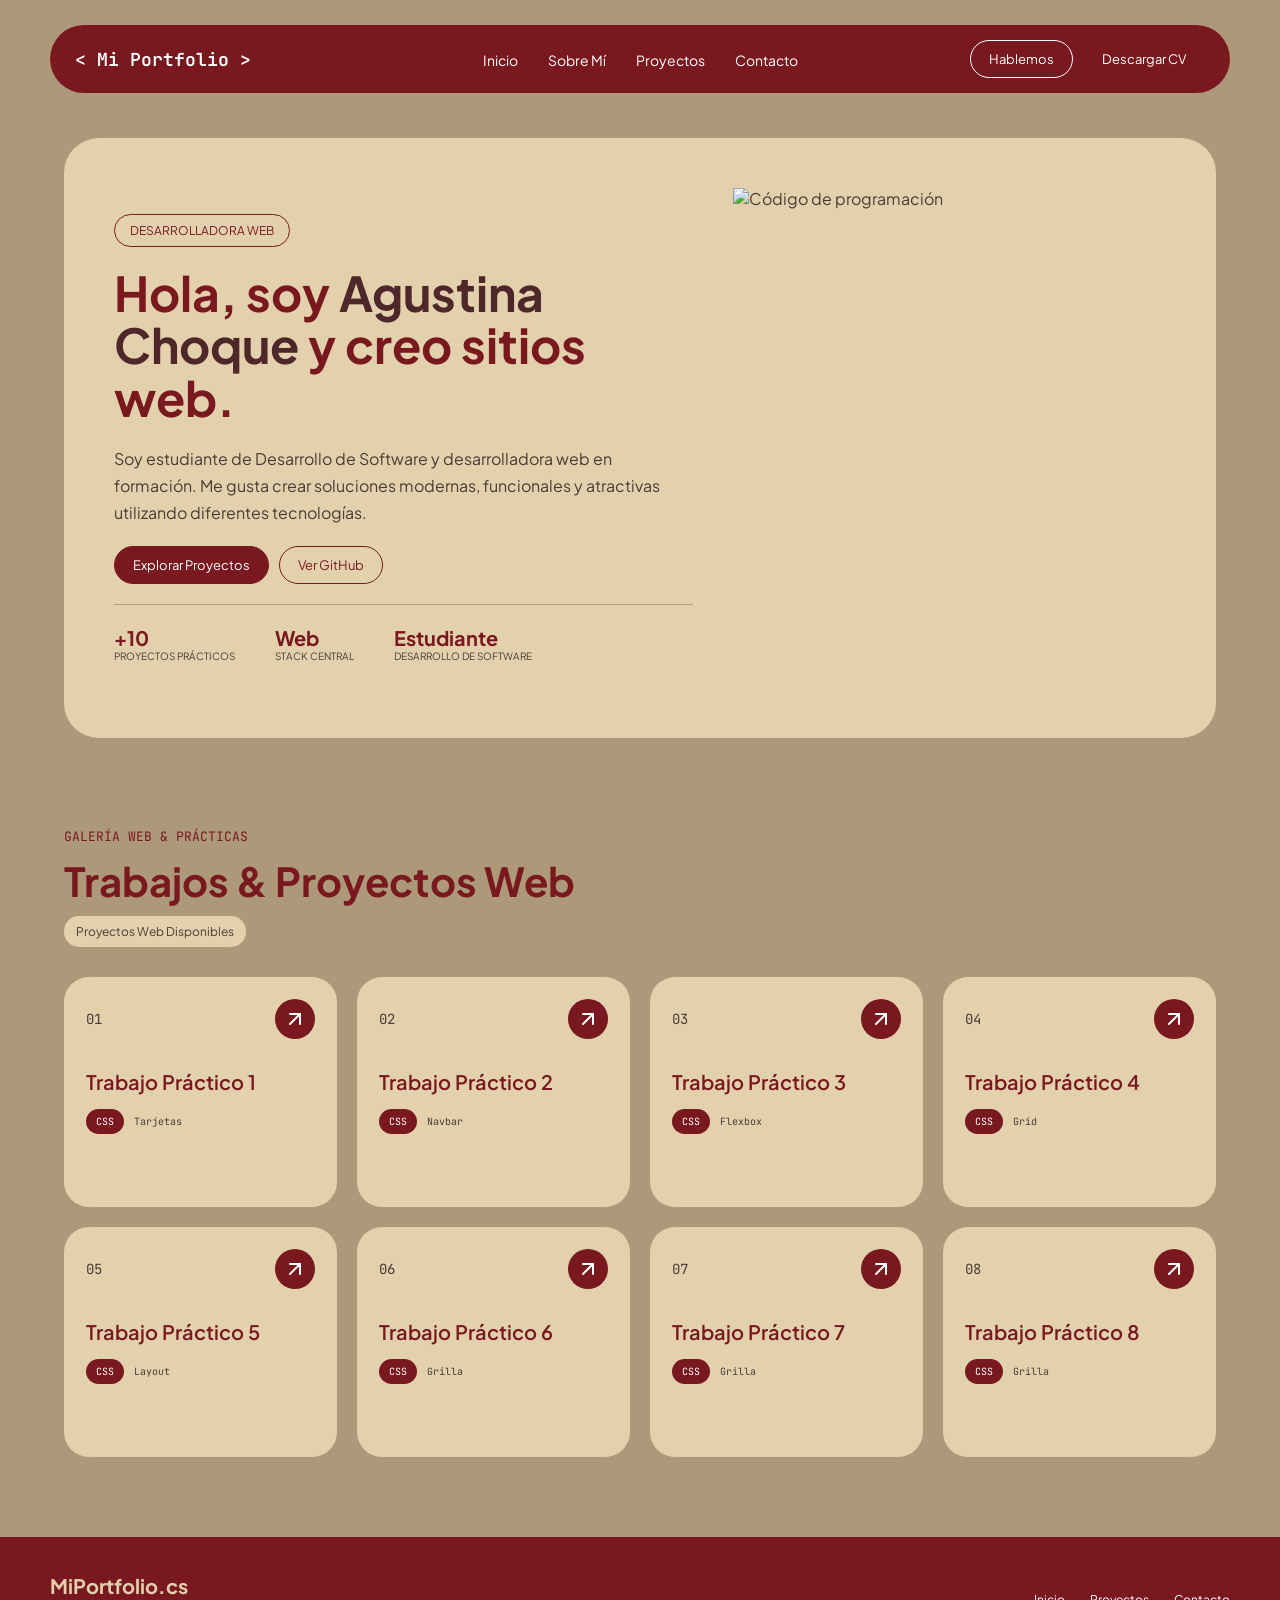
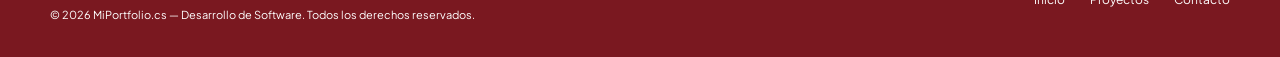
==== index.html @ f170e9c4 "Add files via upload" ====
<!DOCTYPE html>

<html lang="es">

<head>
    <meta charset="UTF-8">
    <meta name="viewport" content="width=device-width, initial-scale=1.0">


<title>Mi Portfolio</title>

<link rel="preconnect" href="https://fonts.googleapis.com">
<link rel="preconnect" href="https://fonts.gstatic.com" crossorigin>

<link href="https://fonts.googleapis.com/css2?family=Plus+Jakarta+Sans:ital,wght@0,200..800;1,200..800&display=swap"
    rel="stylesheet">

<link href="https://fonts.googleapis.com/css2?family=JetBrains+Mono:ital,wght@0,100..800;1,100..800&display=swap"
    rel="stylesheet">

<link rel="stylesheet" href="style.css">

</head>

<body>

<header>

    <nav class="navbar">

        <div>
            <p>
                <code class="logo">&lt; Mi Portfolio &gt;</code>
            </p>
        </div>

        <div class="navbar-links">

            <ul>

                <li>
                    <a href="#inicio">Inicio</a>
                </li>

                <li>
                    <a href="#sobre-mi">Sobre Mí</a>
                </li>

                <li>
                    <a href="#proyectos">Proyectos</a>
                </li>

                <li>
                    <a href="#contacto">Contacto</a>
                </li>

            </ul>

        </div>

        <div>

            <button class="btn btn-outline">
                Hablemos
            </button>

            <button class="btn btn-fade">
                Descargar CV
            </button>

        </div>

    </nav>

</header>

<main>

    <section id="inicio">

        <article class="primer-articulo">

            <div class="texto-primer">

                <div class="capsula">
                    <p>DESARROLLADORA WEB</p>
                </div>

                <div class="encabezado">

                    <h1>
                        Hola, soy <span>Agustina Choque</span>
                        y creo sitios web.
                    </h1>

                </div>

                <div class="subtexto-1">

                    <p>
                        Soy estudiante de Desarrollo de Software y
                        desarrolladora web en formación. Me gusta crear
                        soluciones modernas, funcionales y atractivas
                        utilizando diferentes tecnologías.
                    </p>

                </div>

                <div class="btn-primer">

                    <button class="btn btn-fade">
                        Explorar Proyectos
                    </button>

                    <button class="btn btn-outline">
                        Ver GitHub
                    </button>

                </div>

                <div class="subtexto-2">

                    <div>

                        <h2>+10</h2>

                        <p>
                            PROYECTOS PRÁCTICOS
                        </p>

                    </div>

                    <div>

                        <h2>Web</h2>

                        <p>
                            STACK CENTRAL
                        </p>

                    </div>

                    <div>

                        <h2>Estudiante</h2>

                        <p>
                            DESARROLLO DE SOFTWARE
                        </p>

                    </div>

                </div>

            </div>

            <div class="img-primer">

                <img
                    src="codigo.png"
                    alt="Código de programación">

            </div>

        </article>

    </section>

    <section class="segundo-articulo" id="proyectos">

        <div class="texto-segundo">

            <p>
                GALERÍA WEB & PRÁCTICAS
            </p>

            <h2>
                Trabajos & Proyectos Web
            </h2>

            <p>
                Proyectos Web Disponibles
            </p>

        </div>

        <div class="tarjetas-segundo">

            <div class="tarjetas-chicas">

                <div class="tar-sup">

                    <p>01</p>

                    <a class="flecha-link" href="#">

                        <svg
                            xmlns="http://www.w3.org/2000/svg"
                            width="24"
                            height="24"
                            viewBox="0 0 24 24"
                            fill="none"
                            stroke="currentColor"
                            stroke-width="2"
                            stroke-linecap="round"
                            stroke-linejoin="round">

                            <path d="M7 7h10v10"></path>
                            <path d="M7 17 17 7"></path>

                        </svg>

                    </a>

                </div>

                <div class="text-tar-chi">

                    <div class="encabezado-tarjeta">

                        <h2>
                            Trabajo Práctico 1
                        </h2>

                    </div>

                    <div class="subtexto-3">

                        <p class="tar-tecnologia">
                            CSS
                        </p>

                        <p class="tar-descripcion">
                            Tarjetas
                        </p>

                    </div>

                </div>

            </div>

            <div class="tarjetas-chicas">

                <div class="tar-sup">

                    <p>02</p>

                    <a class="flecha-link" href="#">

                        <svg
                            xmlns="http://www.w3.org/2000/svg"
                            width="24"
                            height="24"
                            viewBox="0 0 24 24"
                            fill="none"
                            stroke="currentColor"
                            stroke-width="2"
                            stroke-linecap="round"
                            stroke-linejoin="round">

                            <path d="M7 7h10v10"></path>
                            <path d="M7 17 17 7"></path>

                        </svg>

                    </a>

                </div>

                <div class="text-tar-chi">

                    <div class="encabezado-tarjeta">

                        <h2>
                            Trabajo Práctico 2
                        </h2>

                    </div>

                    <div class="subtexto-3">

                        <p class="tar-tecnologia">
                            CSS
                        </p>

                        <p class="tar-descripcion">
                            Navbar
                        </p>

                    </div>

                </div>

            </div>

            <div class="tarjetas-chicas">

                <div class="tar-sup">

                    <p>03</p>

                    <a class="flecha-link" href="#">

                        <svg
                            xmlns="http://www.w3.org/2000/svg"
                            width="24"
                            height="24"
                            viewBox="0 0 24 24"
                            fill="none"
                            stroke="currentColor"
                            stroke-width="2"
                            stroke-linecap="round"
                            stroke-linejoin="round">

                            <path d="M7 7h10v10"></path>
                            <path d="M7 17 17 7"></path>

                        </svg>

                    </a>

                </div>

                <div class="text-tar-chi">

                    <div class="encabezado-tarjeta">

                        <h2>
                            Trabajo Práctico 3
                        </h2>

                    </div>

                    <div class="subtexto-3">

                        <p class="tar-tecnologia">
                            CSS
                        </p>

                        <p class="tar-descripcion">
                            Flexbox
                        </p>

                    </div>

                </div>

            </div>

            <div class="tarjetas-chicas">

                <div class="tar-sup">

                    <p>04</p>

                    <a class="flecha-link" href="#">

                        <svg
                            xmlns="http://www.w3.org/2000/svg"
                            width="24"
                            height="24"
                            viewBox="0 0 24 24"
                            fill="none"
                            stroke="currentColor"
                            stroke-width="2"
                            stroke-linecap="round"
                            stroke-linejoin="round">

                            <path d="M7 7h10v10"></path>
                            <path d="M7 17 17 7"></path>

                        </svg>

                    </a>

                </div>

                <div class="text-tar-chi">

                    <div class="encabezado-tarjeta">

                        <h2>
                            Trabajo Práctico 4
                        </h2>

                    </div>

                    <div class="subtexto-3">

                        <p class="tar-tecnologia">
                            CSS
                        </p>

                        <p class="tar-descripcion">
                            Grid
                        </p>

                    </div>

                </div>

            </div>

            <div class="tarjetas-chicas">

                <div class="tar-sup">

                    <p>05</p>

                    <a class="flecha-link" href="#">

                        <svg
                            xmlns="http://www.w3.org/2000/svg"
                            width="24"
                            height="24"
                            viewBox="0 0 24 24"
                            fill="none"
                            stroke="currentColor"
                            stroke-width="2"
                            stroke-linecap="round"
                            stroke-linejoin="round">

                            <path d="M7 7h10v10"></path>
                            <path d="M7 17 17 7"></path>

                        </svg>

                    </a>

                </div>

                <div class="text-tar-chi">

                    <div class="encabezado-tarjeta">

                        <h2>
                            Trabajo Práctico 5
                        </h2>

                    </div>

                    <div class="subtexto-3">

                        <p class="tar-tecnologia">
                            CSS
                        </p>

                        <p class="tar-descripcion">
                            Layout
                        </p>

                    </div>

                </div>

            </div>

            <div class="tarjetas-chicas">

                <div class="tar-sup">

                    <p>06</p>

                    <a class="flecha-link" href="#">

                        <svg
                            xmlns="http://www.w3.org/2000/svg"
                            width="24"
                            height="24"
                            viewBox="0 0 24 24"
                            fill="none"
                            stroke="currentColor"
                            stroke-width="2"
                            stroke-linecap="round"
                            stroke-linejoin="round">

                            <path d="M7 7h10v10"></path>
                            <path d="M7 17 17 7"></path>

                        </svg>

                    </a>

                </div>

                <div class="text-tar-chi">

                    <div class="encabezado-tarjeta">

                        <h2>
                            Trabajo Práctico 6
                        </h2>

                    </div>

                    <div class="subtexto-3">

                        <p class="tar-tecnologia">
                            CSS
                        </p>

                        <p class="tar-descripcion">
                            Grilla
                        </p>

                    </div>

                </div>

            </div>

            <div class="tarjetas-chicas">

                <div class="tar-sup">

                    <p>07</p>

                    <a class="flecha-link" href="#">

                        <svg
                            xmlns="http://www.w3.org/2000/svg"
                            width="24"
                            height="24"
                            viewBox="0 0 24 24"
                            fill="none"
                            stroke="currentColor"
                            stroke-width="2"
                            stroke-linecap="round"
                            stroke-linejoin="round">

                            <path d="M7 7h10v10"></path>
                            <path d="M7 17 17 7"></path>

                        </svg>

                    </a>

                </div>

                <div class="text-tar-chi">

                    <div class="encabezado-tarjeta">

                        <h2>
                            Trabajo Práctico 7
                        </h2>

                    </div>

                    <div class="subtexto-3">

                        <p class="tar-tecnologia">
                            CSS
                        </p>

                        <p class="tar-descripcion">
                            Grilla
                        </p>

                    </div>

                </div>

            </div>

            <div class="tarjetas-chicas">

                <div class="tar-sup">

                    <p>08</p>

                    <a class="flecha-link" href="#">

                        <svg
                            xmlns="http://www.w3.org/2000/svg"
                            width="24"
                            height="24"
                            viewBox="0 0 24 24"
                            fill="none"
                            stroke="currentColor"
                            stroke-width="2"
                            stroke-linecap="round"
                            stroke-linejoin="round">

                            <path d="M7 7h10v10"></path>
                            <path d="M7 17 17 7"></path>

                        </svg>

                    </a>

                </div>

                <div class="text-tar-chi">

                    <div class="encabezado-tarjeta">

                        <h2>
                            Trabajo Práctico 8
                        </h2>

                    </div>

                    <div class="subtexto-3">

                        <p class="tar-tecnologia">
                            CSS
                        </p>

                        <p class="tar-descripcion">
                            Grilla
                        </p>

                    </div>

                </div>

            </div>

        </div>

    </section>

</main>

<footer class="footer" id="contacto">

    <div class="texto-footer">

        <h2>
            MiPortfolio.cs
        </h2>

        <p>
            © 2026 MiPortfolio.cs — Desarrollo de Software.
            Todos los derechos reservados.
        </p>

    </div>

    <div>

        <ul class="links-footer">

            <li>
                <a href="#inicio">
                    Inicio
                </a>
            </li>

            <li>
                <a href="#proyectos">
                    Proyectos
                </a>
            </li>

            <li>
                <a href="#contacto">
                    Contacto
                </a>
            </li>

        </ul>

    </div>

</footer>
</body>
</html>
---- style.css ----
:root {
    --primary-color: #7a1820;
    --secundary-color: #e3d1ad;
    --tertiary-color: #b79f7d;
    --neutral: #ad997a;
    --text-color: #4d3a35;
    --white: #ffffff;
    --card-color: #e3d1ad;
    --font-primary: 'Plus Jakarta Sans', sans-serif;
    --font-label: 'JetBrains Mono', monospace;
}

* {
    margin: 0;
    padding: 0;
    box-sizing: border-box;
}

body {
    background-color: var(--neutral);
    font-family: var(--font-primary);
    color: var(--text-color);
}

html {
    scroll-behavior: smooth;
}

header {
    padding: 25px 50px;
}

.navbar {
    display: flex;
    width: 100%;
    padding: 15px 25px;
    justify-content: space-between;
    align-items: center;
    background-color: var(--primary-color);
    border-radius: 40px;
}

.navbar > div:first-child {
    flex: 1;
}

.logo {
    font-family: var(--font-label);
    color: var(--white);
    font-size: 18px;
    font-weight: 600;
}

.navbar-links {
    flex: 2;
}

.navbar-links ul {
    display: flex;
    justify-content: center;
    gap: 30px;
    list-style: none;
}

.navbar-links a {
    color: var(--white);
    text-decoration: none;
    font-size: 14px;
}

.navbar-links a:hover {
    color: var(--secundary-color);
}

.navbar > div:last-child {
    flex: 1;
    display: flex;
    justify-content: flex-end;
    gap: 10px;
}

.btn {
    padding: 10px 18px;
    border-radius: 20px;
    font-family: var(--font-primary);
    font-size: 13px;
    cursor: pointer;
}

.btn-fade {
    background-color: var(--primary-color);
    color: var(--white);
    border: 1px solid var(--primary-color);
}

.btn-outline {
    background-color: transparent;
    color: var(--primary-color);
    border: 1px solid var(--primary-color);
}

.navbar .btn-outline {
    color: var(--white);
    border-color: var(--white);
}

.primer-articulo {
    display: flex;
    width: 90%;
    min-height: 600px;
    margin: 20px auto 50px;
    padding: 50px;
    gap: 40px;
    background-color: var(--card-color);
    border-radius: 35px;
}

.texto-primer {
    display: flex;
    flex-direction: column;
    justify-content: center;
    gap: 20px;
    width: 55%;
}

.capsula p {
    display: inline-block;
    padding: 8px 15px;
    color: var(--primary-color);
    border: 1px solid var(--primary-color);
    border-radius: 30px;
    font-size: 12px;
}

.encabezado h1 {
    color: var(--primary-color);
    font-size: 48px;
    line-height: 1.1;
    font-weight: 700;
}

.encabezado h1 span {
    color: #4d2729;
}

.subtexto-1 {
    color: var(--text-color);
    font-size: 16px;
    line-height: 1.7;
}

.btn-primer {
    display: flex;
    gap: 10px;
    padding-bottom: 20px;
    border-bottom: 1px solid var(--tertiary-color);
}

.subtexto-2 {
    display: flex;
    gap: 40px;
}

.subtexto-2 div h2 {
    color: var(--primary-color);
    font-size: 20px;
}

.subtexto-2 div p {
    color: var(--text-color);
    font-size: 10px;
}

\\.img-primer {
    display: flex;
    justify-content: center;
    align-items: center;
    width: 45%;
}

\\.img-primer img {
    width: 100%;
    max-width: 500px;
    border-radius: 25px;
    border: 8px solid var(--primary-color);
}

.segundo-articulo {
    width: 90%;
    margin: 0 auto;
    padding: 40px 0 80px;
}

.texto-segundo {
    display: flex;
    flex-direction: column;
    gap: 10px;
    margin-bottom: 30px;
}

.texto-segundo p:first-child {
    color: var(--primary-color);
    font-family: var(--font-label);
    font-size: 13px;
}

.texto-segundo h2 {
    color: var(--primary-color);
    font-size: 40px;
    font-weight: 700;
}

.texto-segundo p:last-child {
    display: inline-block;
    width: fit-content;
    padding: 8px 12px;
    color: var(--text-color);
    background-color: var(--card-color);
    border-radius: 15px;
    font-size: 12px;
}

.tarjetas-segundo {
    display: grid;
    grid-template-columns: repeat(4, 1fr);
    gap: 20px;
}

.tarjetas-chicas {
    min-height: 230px;
    padding: 20px;
    background-color: var(--card-color);
    border-radius: 25px;
    border: 2px solid transparent;
}

.tarjetas-chicas:hover {
 border: 2px solid var(--primary-color);
}

.tar-sup {
    display: flex;
    justify-content: space-between;
    align-items: center;
    color: var(--text-color);
    font-family: var(--font-label);
    font-size: 14px;
    margin-bottom: 30px;
}

.flecha-link {
    display: flex;
    justify-content: center;
    align-items: center;
    width: 40px;
    height: 40px;
    border-radius: 50%;
    background-color: var(--primary-color);
    color: white;
    text-decoration: none;
}

.flecha-link svg {
    color: white;
}

.text-tar-chi {
    display: flex;
    flex-direction: column;
    gap: 15px;
}

.encabezado-tarjeta h2 {
    color: var(--primary-color);
    font-size: 20px;
    font-weight: 600;
}

.subtexto-3 {
    display: flex;
    align-items: center;
    gap: 10px;
}

.tar-tecnologia {
    padding: 6px 10px;
    background-color: var(--primary-color);
    color: white;
    border-radius: 15px;
    font-family: var(--font-label);
    font-size: 10px;
}

.tar-descripcion {
    color: var(--text-color);
    font-family: var(--font-label);
    font-size: 10px;
}

.footer {
    display: flex;
    width: 100%;
    min-height: 120px;
    padding: 30px 50px;
    justify-content: space-between;
    align-items: center;
    background-color: var(--primary-color);
    color: white;
}

.texto-footer {
    width: 60%;
}

.texto-footer h2 {
    color: var(--secundary-color);
    font-size: 20px;
    margin-bottom: 10px;
}

.texto-footer p {
    color: white;
    font-size: 11px;
}

.links-footer {
    display: flex;
    gap: 25px;
    list-style: none;
}

.links-footer a {
    color: white;
    text-decoration: none;
    font-size: 12px;
}

@media (max-width: 900px) {

    .navbar-links {
        display: none;
    }

    .primer-articulo {

        flex-direction: column;

        padding: 35px;
    }

    .texto-primer {

        width: 100%;
    }

    .img-primer {

        width: 100%;
    }

    .encabezado h1 {

        font-size: 40px;
    }

    .tarjetas-segundo {

        grid-template-columns: repeat(2, 1fr);
    }
}

@media (max-width: 600px) {

    header {

        padding: 15px;
    }

    .navbar {

        padding: 12px 18px;
    }

    .navbar > div:last-child {

        display: none;
    }

    .primer-articulo {

        width: 95%;

        padding: 25px;

        border-radius: 25px;
    }

    .encabezado h1 {

        font-size: 32px;
    }

    .subtexto-2 {

        flex-direction: column;

        gap: 15px;
    }

    .btn-primer {

        flex-direction: column;
    }

    .tarjetas-segundo {

        grid-template-columns: 1fr;
    }

    .footer {

        flex-direction: column;

        align-items: flex-start;

        gap: 25px;
    }

    .texto-footer {

        width: 100%;
    }

    .links-footer {

        flex-wrap: wrap;
    }
}
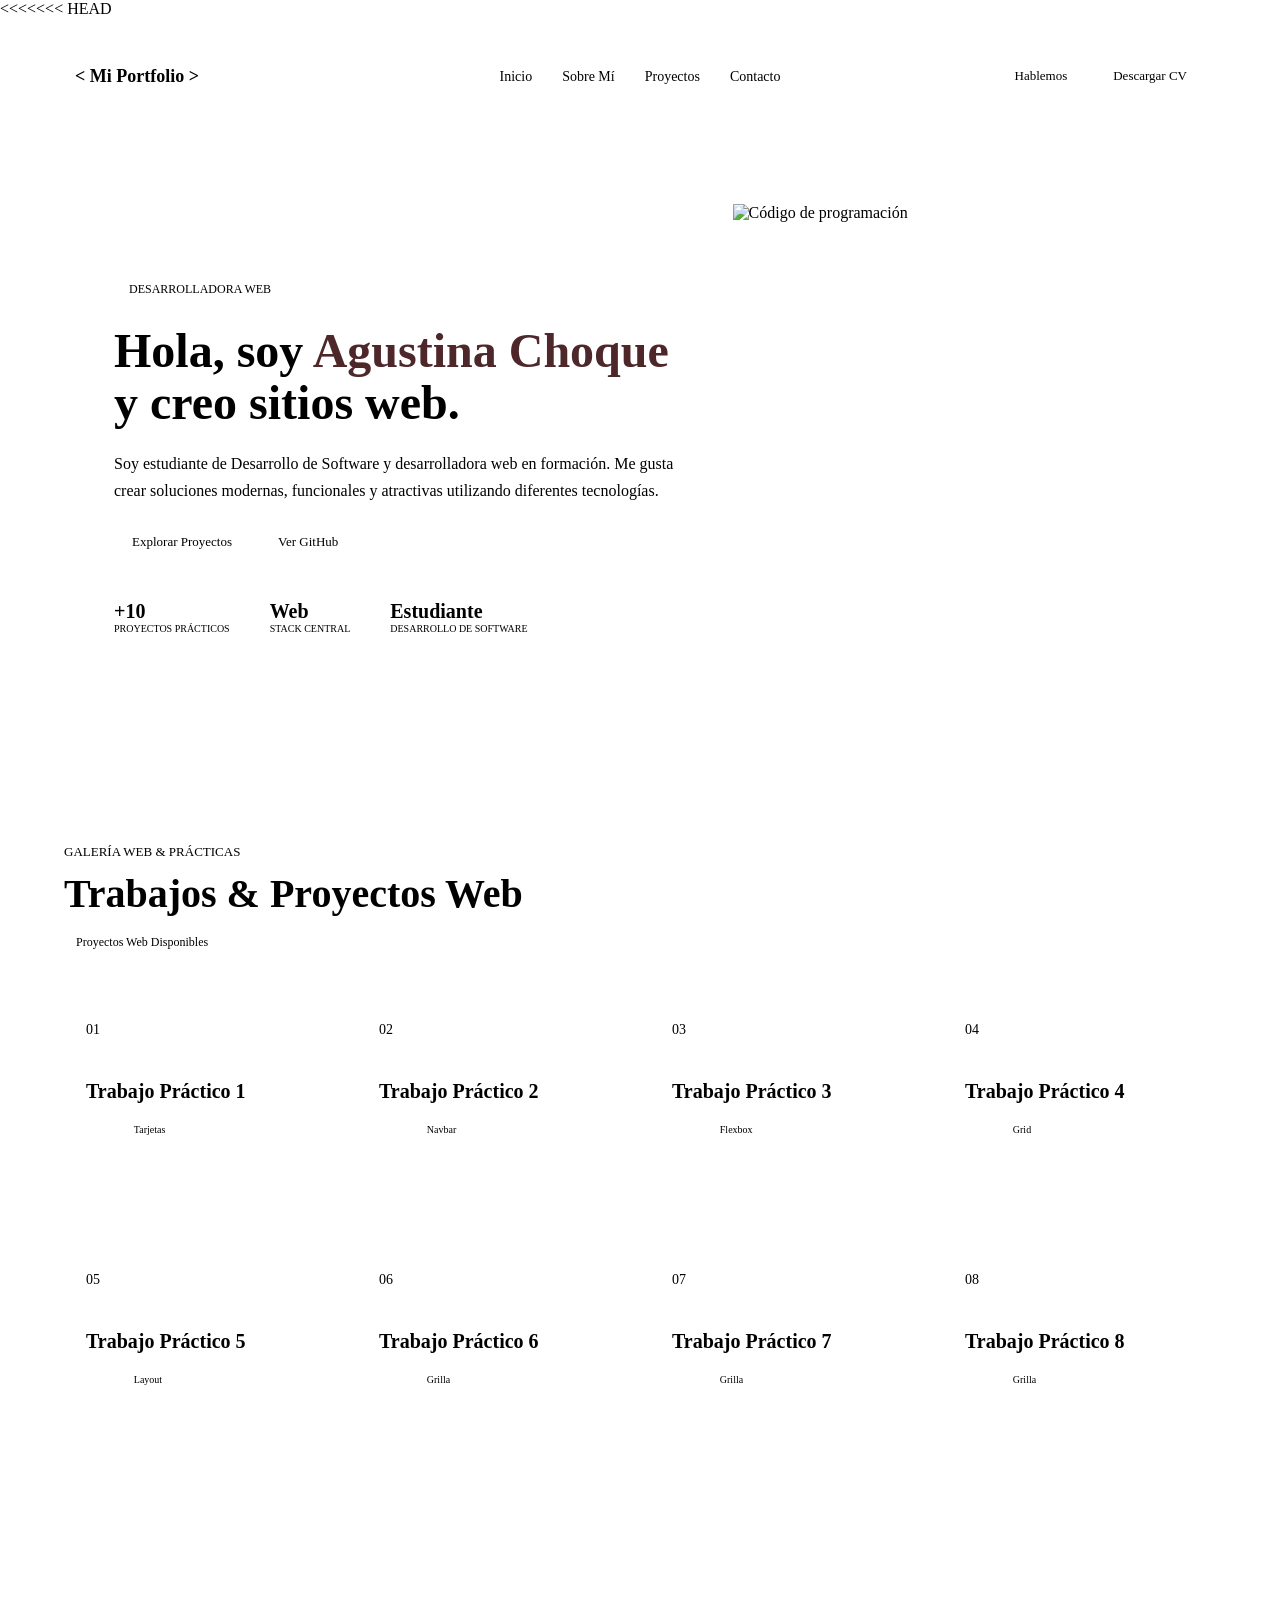
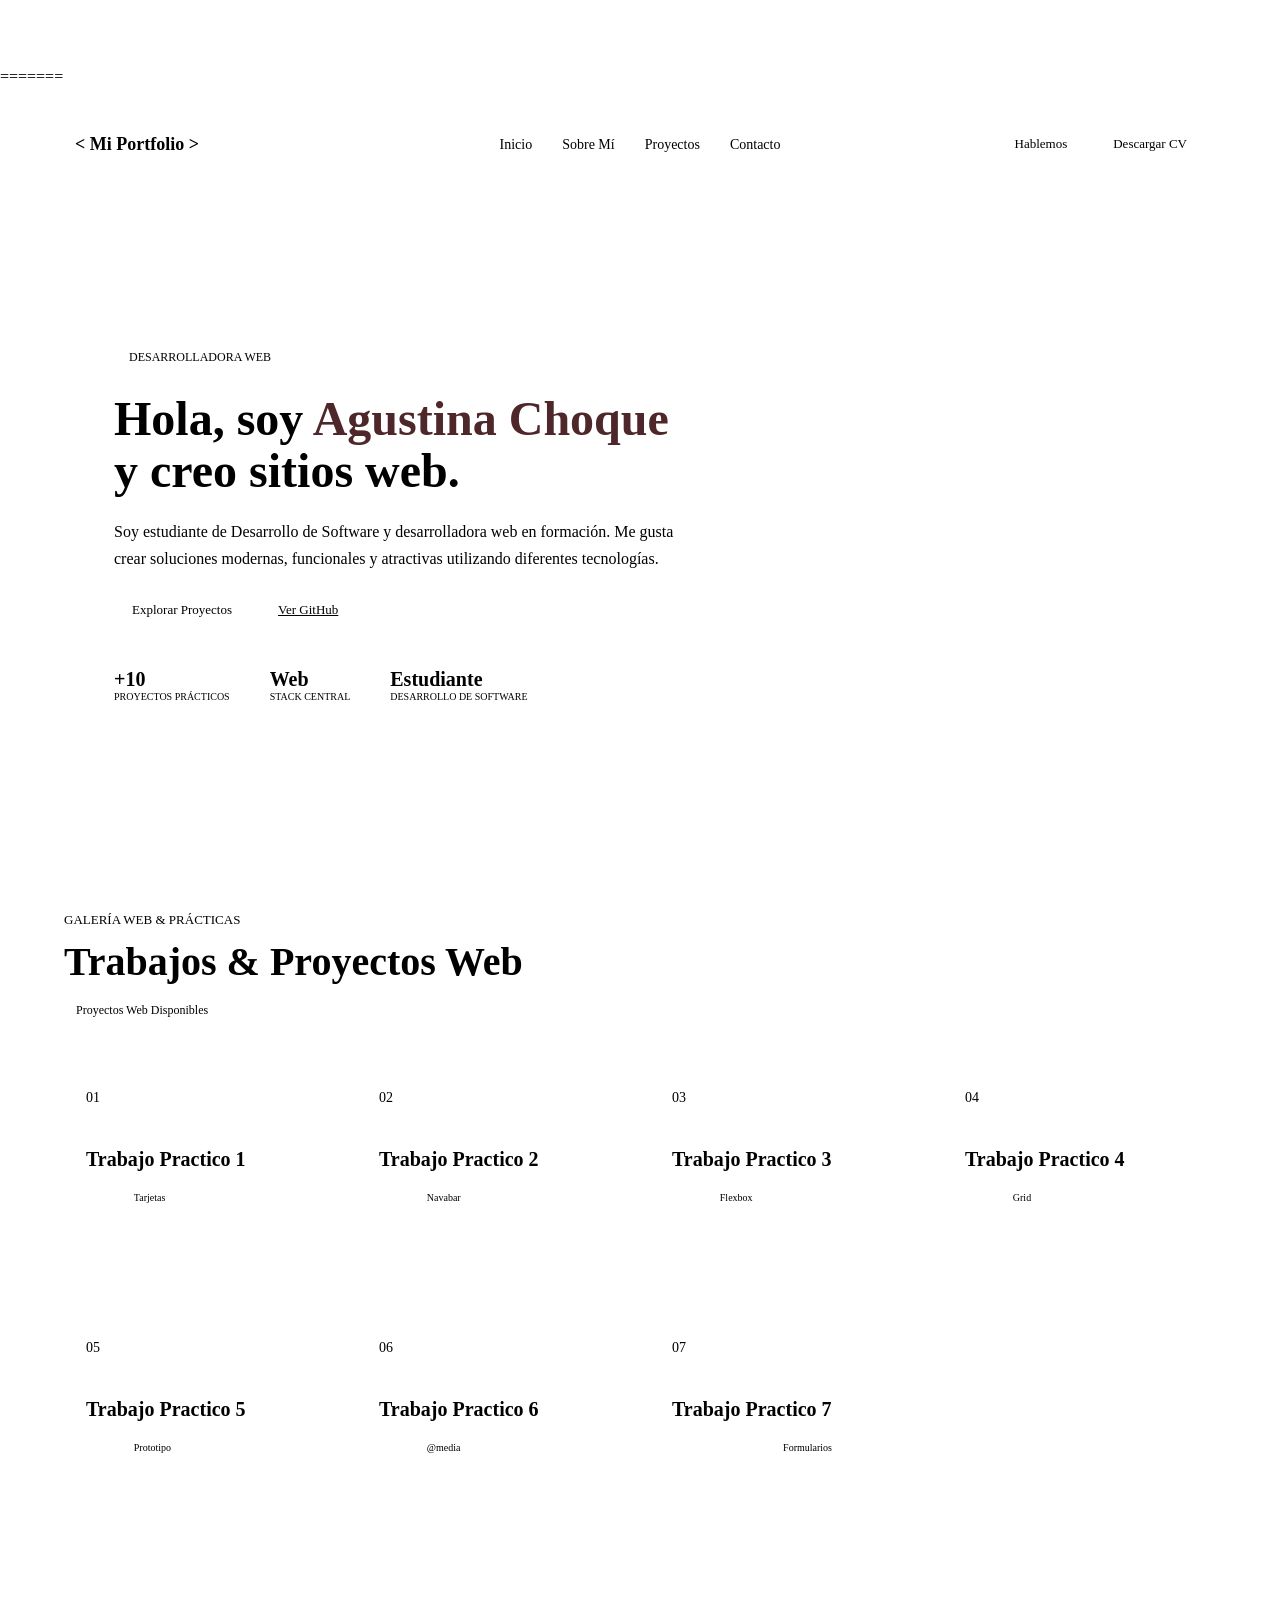
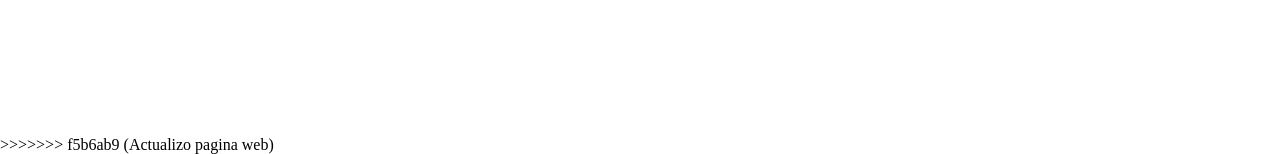
==== commit 64515bcd: "Actualizo pagina web" ====
--- a/index.html
+++ b/index.html
@@ -1,3 +1,4 @@
+<<<<<<< HEAD
 <!DOCTYPE html>
 
 <html lang="es">
@@ -667,4 +668,229 @@
 
 </footer>
 </body>
+=======
+<!DOCTYPE html>
+
+<html lang="es">
+
+<head>
+    <meta charset="UTF-8">
+    <meta name="viewport" content="width=device-width, initial-scale=1.0">
+
+
+<title>Mi Portfolio</title>
+
+<link rel="preconnect" href="https://fonts.googleapis.com">
+<link rel="preconnect" href="https://fonts.gstatic.com" crossorigin>
+
+<link href="https://fonts.googleapis.com/css2?family=Plus+Jakarta+Sans:ital,wght@0,200..800;1,200..800&display=swap"
+    rel="stylesheet">
+
+<link href="https://fonts.googleapis.com/css2?family=JetBrains+Mono:ital,wght@0,100..800;1,100..800&display=swap"
+    rel="stylesheet">
+
+<link rel="stylesheet" href="style.css">
+
+</head>
+
+<body>
+
+<header>
+
+    <nav class="navbar">
+
+        <div>
+            <p>
+                <code class="logo">&lt; Mi Portfolio &gt;</code>
+            </p>
+        </div>
+
+        <div class="navbar-links">
+
+            <ul>
+
+                <li>
+                    <a href="#inicio">Inicio</a>
+                </li>
+
+                <li>
+                    <a href="#sobre-mi">Sobre Mí</a>
+                </li>
+
+                <li>
+                    <a href="#proyectos">Proyectos</a>
+                </li>
+
+                <li>
+                    <a href="#contacto">Contacto</a>
+                </li>
+
+            </ul>
+
+        </div>
+
+        <div>
+
+            <button class="btn btn-outline">
+                Hablemos
+            </button>
+
+            <button class="btn btn-fade">
+                Descargar CV
+            </button>
+
+        </div>
+
+    </nav>
+
+</header>
+
+<main>
+
+    <section id="inicio">
+
+        <article class="primer-articulo">
+
+            <div class="texto-primer">
+
+                <div class="capsula">
+                    <p>DESARROLLADORA WEB</p>
+                </div>
+
+                <div class="encabezado">
+
+                    <h1>
+                        Hola, soy <span>Agustina Choque</span>
+                        y creo sitios web.
+                    </h1>
+
+                </div>
+
+                <div class="subtexto-1">
+
+                    <p>
+                        Soy estudiante de Desarrollo de Software y
+                        desarrolladora web en formación. Me gusta crear
+                        soluciones modernas, funcionales y atractivas
+                        utilizando diferentes tecnologías.
+                    </p>
+
+                </div>
+
+                <div class="btn-primer">
+
+                    <button class="btn btn-fade">
+                        Explorar Proyectos
+                    </button>
+
+                    <a href="https://github.com/AgustinaChoque"
+                     target="_blank"
+                     class="btn btn-outline">
+                     Ver GitHub
+                    </a>
+
+                </div>
+
+                <div class="subtexto-2">
+
+                    <div>
+
+                        <h2>+10</h2>
+
+                        <p>
+                            PROYECTOS PRÁCTICOS
+                        </p>
+
+                    </div>
+
+                    <div>
+
+                        <h2>Web</h2>
+
+                        <p>
+                            STACK CENTRAL
+                        </p>
+
+                    </div>
+
+                    <div>
+
+                        <h2>Estudiante</h2>
+
+                        <p>
+                            DESARROLLO DE SOFTWARE
+                        </p>
+
+                    </div>
+
+                </div>
+
+            </div>
+
+        </article>
+
+    </section>
+
+    <section class="segundo-articulo" id="proyectos">
+
+        <div class="texto-segundo">
+        <p>GALERÍA WEB & PRÁCTICAS</p>
+
+        <h2>Trabajos & Proyectos Web</h2>
+
+        <p>Proyectos Web Disponibles</p>
+        </div>
+
+        <div class="tarjetas-segundo" id="contenedor-proyectos">
+
+        </div>
+
+    </section>
+</main>
+
+<footer class="footer" id="contacto">
+
+    <div class="texto-footer">
+
+        <h2>
+            MiPortfolio.cs
+        </h2>
+
+        <p>
+            © 2026 MiPortfolio.cs — Desarrollo de Software.
+            Todos los derechos reservados.
+        </p>
+
+    </div>
+
+    <div>
+
+        <ul class="links-footer">
+
+            <li>
+                <a href="#inicio">
+                    Inicio
+                </a>
+            </li>
+
+            <li>
+                <a href="#proyectos">
+                    Proyectos
+                </a>
+            </li>
+
+            <li>
+                <a href="#contacto">
+                    Contacto
+                </a>
+            </li>
+
+        </ul>
+
+    </div>
+
+</footer>
+<script src="script.js"></script>
+</body>
+>>>>>>> f5b6ab9 (Actualizo pagina web)
 </html>
--- a/style.css
+++ b/style.css
@@ -1,3 +1,4 @@
+<<<<<<< HEAD
 :root {
     --primary-color: #7a1820;
     --secundary-color: #e3d1ad;
@@ -435,4 +436,429 @@
 
         flex-wrap: wrap;
     }
+=======
+:root {
+    --primary-color: #7a1820;
+    --secundary-color: #e3d1ad;
+    --tertiary-color: #b79f7d;
+    --neutral: #ad997a;
+    --text-color: #4d3a35;
+    --white: #ffffff;
+    --card-color: #e3d1ad;
+    --font-primary: 'Plus Jakarta Sans', sans-serif;
+    --font-label: 'JetBrains Mono', monospace;
+}
+
+* {
+    margin: 0;
+    padding: 0;
+    box-sizing: border-box;
+}
+
+body {
+    background-color: var(--neutral);
+    font-family: var(--font-primary);
+    color: var(--text-color);
+}
+
+html {
+    scroll-behavior: smooth;
+}
+
+header {
+    padding: 25px 50px;
+}
+
+.navbar {
+    display: flex;
+    width: 100%;
+    padding: 15px 25px;
+    justify-content: space-between;
+    align-items: center;
+    background-color: var(--primary-color);
+    border-radius: 40px;
+}
+
+.navbar > div:first-child {
+    flex: 1;
+}
+
+.logo {
+    font-family: var(--font-label);
+    color: var(--white);
+    font-size: 18px;
+    font-weight: 600;
+}
+
+.navbar-links {
+    flex: 2;
+}
+
+.navbar-links ul {
+    display: flex;
+    justify-content: center;
+    gap: 30px;
+    list-style: none;
+}
+
+.navbar-links a {
+    color: var(--white);
+    text-decoration: none;
+    font-size: 14px;
+}
+
+.navbar-links a:hover {
+    color: var(--secundary-color);
+}
+
+.navbar > div:last-child {
+    flex: 1;
+    display: flex;
+    justify-content: flex-end;
+    gap: 10px;
+}
+
+.btn {
+    padding: 10px 18px;
+    border-radius: 20px;
+    font-family: var(--font-primary);
+    font-size: 13px;
+    cursor: pointer;
+}
+
+.btn-fade {
+    background-color: var(--primary-color);
+    color: var(--white);
+    border: 1px solid var(--primary-color);
+}
+
+.btn-outline {
+    background-color: transparent;
+    color: var(--primary-color);
+    border: 1px solid var(--primary-color);
+}
+
+.navbar .btn-outline {
+    color: var(--white);
+    border-color: var(--white);
+}
+
+.primer-articulo {
+    display: flex;
+    width: 90%;
+    min-height: 600px;
+    margin: 20px auto 50px;
+    padding: 50px;
+    gap: 40px;
+    background-color: var(--card-color);
+    border-radius: 35px;
+}
+
+.texto-primer {
+    display: flex;
+    flex-direction: column;
+    justify-content: center;
+    gap: 20px;
+    width: 55%;
+}
+
+.capsula p {
+    display: inline-block;
+    padding: 8px 15px;
+    color: var(--primary-color);
+    border: 1px solid var(--primary-color);
+    border-radius: 30px;
+    font-size: 12px;
+}
+
+.encabezado h1 {
+    color: var(--primary-color);
+    font-size: 48px;
+    line-height: 1.1;
+    font-weight: 700;
+}
+
+.encabezado h1 span {
+    color: #4d2729;
+}
+
+.subtexto-1 {
+    color: var(--text-color);
+    font-size: 16px;
+    line-height: 1.7;
+}
+
+.btn-primer {
+    display: flex;
+    gap: 10px;
+    padding-bottom: 20px;
+    border-bottom: 1px solid var(--tertiary-color);
+}
+
+.subtexto-2 {
+    display: flex;
+    gap: 40px;
+}
+
+.subtexto-2 div h2 {
+    color: var(--primary-color);
+    font-size: 20px;
+}
+
+.subtexto-2 div p {
+    color: var(--text-color);
+    font-size: 10px;
+}
+
+.segundo-articulo {
+    width: 90%;
+    margin: 0 auto;
+    padding: 40px 0 80px;
+}
+
+.texto-segundo {
+    display: flex;
+    flex-direction: column;
+    gap: 10px;
+    margin-bottom: 30px;
+}
+
+.texto-segundo p:first-child {
+    color: var(--primary-color);
+    font-family: var(--font-label);
+    font-size: 13px;
+}
+
+.texto-segundo h2 {
+    color: var(--primary-color);
+    font-size: 40px;
+    font-weight: 700;
+}
+
+.texto-segundo p:last-child {
+    display: inline-block;
+    width: fit-content;
+    padding: 8px 12px;
+    color: var(--text-color);
+    background-color: var(--card-color);
+    border-radius: 15px;
+    font-size: 12px;
+}
+
+.tarjetas-segundo {
+    display: grid;
+    grid-template-columns: repeat(4, 1fr);
+    gap: 20px;
+}
+
+.tarjetas-chicas {
+    min-height: 230px;
+    padding: 20px;
+    background-color: var(--card-color);
+    border-radius: 25px;
+    border: 2px solid transparent;
+}
+
+.tarjetas-chicas:hover {
+ border: 2px solid var(--primary-color);
+}
+
+.tar-sup {
+    display: flex;
+    justify-content: space-between;
+    align-items: center;
+    color: var(--text-color);
+    font-family: var(--font-label);
+    font-size: 14px;
+    margin-bottom: 30px;
+}
+
+.flecha-link {
+    display: flex;
+    justify-content: center;
+    align-items: center;
+    width: 40px;
+    height: 40px;
+    border-radius: 50%;
+    background-color: var(--primary-color);
+    color: white;
+    text-decoration: none;
+}
+
+.flecha-link svg {
+    color: white;
+}
+
+.text-tar-chi {
+    display: flex;
+    flex-direction: column;
+    gap: 15px;
+}
+
+.encabezado-tarjeta h2 {
+    color: var(--primary-color);
+    font-size: 20px;
+    font-weight: 600;
+}
+
+.subtexto-3 {
+    display: flex;
+    align-items: center;
+    gap: 10px;
+}
+
+.tar-tecnologia {
+    padding: 6px 10px;
+    background-color: var(--primary-color);
+    color: white;
+    border-radius: 15px;
+    font-family: var(--font-label);
+    font-size: 10px;
+}
+
+.tar-descripcion {
+    color: var(--text-color);
+    font-family: var(--font-label);
+    font-size: 10px;
+}
+
+.footer {
+    display: flex;
+    width: 100%;
+    min-height: 120px;
+    padding: 30px 50px;
+    justify-content: space-between;
+    align-items: center;
+    background-color: var(--primary-color);
+    color: white;
+}
+
+.texto-footer {
+    width: 60%;
+}
+
+.texto-footer h2 {
+    color: var(--secundary-color);
+    font-size: 20px;
+    margin-bottom: 10px;
+}
+
+.texto-footer p {
+    color: white;
+    font-size: 11px;
+}
+
+.links-footer {
+    display: flex;
+    gap: 25px;
+    list-style: none;
+}
+
+.links-footer a {
+    color: white;
+    text-decoration: none;
+    font-size: 12px;
+}
+
+@media (max-width: 900px) {
+
+    .navbar-links {
+        display: none;
+    }
+
+    .primer-articulo {
+
+        flex-direction: column;
+
+        padding: 35px;
+    }
+
+    .texto-primer {
+
+        width: 100%;
+    }
+
+    .img-primer {
+
+        width: 100%;
+    }
+
+    .encabezado h1 {
+
+        font-size: 40px;
+    }
+
+    .tarjetas-segundo {
+
+        grid-template-columns: repeat(2, 1fr);
+    }
+}
+
+@media (max-width: 600px) {
+
+    header {
+
+        padding: 15px;
+    }
+
+    .navbar {
+
+        padding: 12px 18px;
+    }
+
+    .navbar > div:last-child {
+
+        display: none;
+    }
+
+    .primer-articulo {
+
+        width: 95%;
+
+        padding: 25px;
+
+        border-radius: 25px;
+    }
+
+    .encabezado h1 {
+
+        font-size: 32px;
+    }
+
+    .subtexto-2 {
+
+        flex-direction: column;
+
+        gap: 15px;
+    }
+
+    .btn-primer {
+
+        flex-direction: column;
+    }
+
+    .tarjetas-segundo {
+
+        grid-template-columns: 1fr;
+    }
+
+    .footer {
+
+        flex-direction: column;
+
+        align-items: flex-start;
+
+        gap: 25px;
+    }
+
+    .texto-footer {
+
+        width: 100%;
+    }
+
+    .links-footer {
+
+        flex-wrap: wrap;
+    }
+>>>>>>> f5b6ab9 (Actualizo pagina web)
 }
--- a/style.css
+++ b/style.css
@@ -1,3 +1,4 @@
+<<<<<<< HEAD
 :root {
     --primary-color: #7a1820;
     --secundary-color: #e3d1ad;
@@ -435,4 +436,429 @@
 
         flex-wrap: wrap;
     }
+=======
+:root {
+    --primary-color: #7a1820;
+    --secundary-color: #e3d1ad;
+    --tertiary-color: #b79f7d;
+    --neutral: #ad997a;
+    --text-color: #4d3a35;
+    --white: #ffffff;
+    --card-color: #e3d1ad;
+    --font-primary: 'Plus Jakarta Sans', sans-serif;
+    --font-label: 'JetBrains Mono', monospace;
+}
+
+* {
+    margin: 0;
+    padding: 0;
+    box-sizing: border-box;
+}
+
+body {
+    background-color: var(--neutral);
+    font-family: var(--font-primary);
+    color: var(--text-color);
+}
+
+html {
+    scroll-behavior: smooth;
+}
+
+header {
+    padding: 25px 50px;
+}
+
+.navbar {
+    display: flex;
+    width: 100%;
+    padding: 15px 25px;
+    justify-content: space-between;
+    align-items: center;
+    background-color: var(--primary-color);
+    border-radius: 40px;
+}
+
+.navbar > div:first-child {
+    flex: 1;
+}
+
+.logo {
+    font-family: var(--font-label);
+    color: var(--white);
+    font-size: 18px;
+    font-weight: 600;
+}
+
+.navbar-links {
+    flex: 2;
+}
+
+.navbar-links ul {
+    display: flex;
+    justify-content: center;
+    gap: 30px;
+    list-style: none;
+}
+
+.navbar-links a {
+    color: var(--white);
+    text-decoration: none;
+    font-size: 14px;
+}
+
+.navbar-links a:hover {
+    color: var(--secundary-color);
+}
+
+.navbar > div:last-child {
+    flex: 1;
+    display: flex;
+    justify-content: flex-end;
+    gap: 10px;
+}
+
+.btn {
+    padding: 10px 18px;
+    border-radius: 20px;
+    font-family: var(--font-primary);
+    font-size: 13px;
+    cursor: pointer;
+}
+
+.btn-fade {
+    background-color: var(--primary-color);
+    color: var(--white);
+    border: 1px solid var(--primary-color);
+}
+
+.btn-outline {
+    background-color: transparent;
+    color: var(--primary-color);
+    border: 1px solid var(--primary-color);
+}
+
+.navbar .btn-outline {
+    color: var(--white);
+    border-color: var(--white);
+}
+
+.primer-articulo {
+    display: flex;
+    width: 90%;
+    min-height: 600px;
+    margin: 20px auto 50px;
+    padding: 50px;
+    gap: 40px;
+    background-color: var(--card-color);
+    border-radius: 35px;
+}
+
+.texto-primer {
+    display: flex;
+    flex-direction: column;
+    justify-content: center;
+    gap: 20px;
+    width: 55%;
+}
+
+.capsula p {
+    display: inline-block;
+    padding: 8px 15px;
+    color: var(--primary-color);
+    border: 1px solid var(--primary-color);
+    border-radius: 30px;
+    font-size: 12px;
+}
+
+.encabezado h1 {
+    color: var(--primary-color);
+    font-size: 48px;
+    line-height: 1.1;
+    font-weight: 700;
+}
+
+.encabezado h1 span {
+    color: #4d2729;
+}
+
+.subtexto-1 {
+    color: var(--text-color);
+    font-size: 16px;
+    line-height: 1.7;
+}
+
+.btn-primer {
+    display: flex;
+    gap: 10px;
+    padding-bottom: 20px;
+    border-bottom: 1px solid var(--tertiary-color);
+}
+
+.subtexto-2 {
+    display: flex;
+    gap: 40px;
+}
+
+.subtexto-2 div h2 {
+    color: var(--primary-color);
+    font-size: 20px;
+}
+
+.subtexto-2 div p {
+    color: var(--text-color);
+    font-size: 10px;
+}
+
+.segundo-articulo {
+    width: 90%;
+    margin: 0 auto;
+    padding: 40px 0 80px;
+}
+
+.texto-segundo {
+    display: flex;
+    flex-direction: column;
+    gap: 10px;
+    margin-bottom: 30px;
+}
+
+.texto-segundo p:first-child {
+    color: var(--primary-color);
+    font-family: var(--font-label);
+    font-size: 13px;
+}
+
+.texto-segundo h2 {
+    color: var(--primary-color);
+    font-size: 40px;
+    font-weight: 700;
+}
+
+.texto-segundo p:last-child {
+    display: inline-block;
+    width: fit-content;
+    padding: 8px 12px;
+    color: var(--text-color);
+    background-color: var(--card-color);
+    border-radius: 15px;
+    font-size: 12px;
+}
+
+.tarjetas-segundo {
+    display: grid;
+    grid-template-columns: repeat(4, 1fr);
+    gap: 20px;
+}
+
+.tarjetas-chicas {
+    min-height: 230px;
+    padding: 20px;
+    background-color: var(--card-color);
+    border-radius: 25px;
+    border: 2px solid transparent;
+}
+
+.tarjetas-chicas:hover {
+ border: 2px solid var(--primary-color);
+}
+
+.tar-sup {
+    display: flex;
+    justify-content: space-between;
+    align-items: center;
+    color: var(--text-color);
+    font-family: var(--font-label);
+    font-size: 14px;
+    margin-bottom: 30px;
+}
+
+.flecha-link {
+    display: flex;
+    justify-content: center;
+    align-items: center;
+    width: 40px;
+    height: 40px;
+    border-radius: 50%;
+    background-color: var(--primary-color);
+    color: white;
+    text-decoration: none;
+}
+
+.flecha-link svg {
+    color: white;
+}
+
+.text-tar-chi {
+    display: flex;
+    flex-direction: column;
+    gap: 15px;
+}
+
+.encabezado-tarjeta h2 {
+    color: var(--primary-color);
+    font-size: 20px;
+    font-weight: 600;
+}
+
+.subtexto-3 {
+    display: flex;
+    align-items: center;
+    gap: 10px;
+}
+
+.tar-tecnologia {
+    padding: 6px 10px;
+    background-color: var(--primary-color);
+    color: white;
+    border-radius: 15px;
+    font-family: var(--font-label);
+    font-size: 10px;
+}
+
+.tar-descripcion {
+    color: var(--text-color);
+    font-family: var(--font-label);
+    font-size: 10px;
+}
+
+.footer {
+    display: flex;
+    width: 100%;
+    min-height: 120px;
+    padding: 30px 50px;
+    justify-content: space-between;
+    align-items: center;
+    background-color: var(--primary-color);
+    color: white;
+}
+
+.texto-footer {
+    width: 60%;
+}
+
+.texto-footer h2 {
+    color: var(--secundary-color);
+    font-size: 20px;
+    margin-bottom: 10px;
+}
+
+.texto-footer p {
+    color: white;
+    font-size: 11px;
+}
+
+.links-footer {
+    display: flex;
+    gap: 25px;
+    list-style: none;
+}
+
+.links-footer a {
+    color: white;
+    text-decoration: none;
+    font-size: 12px;
+}
+
+@media (max-width: 900px) {
+
+    .navbar-links {
+        display: none;
+    }
+
+    .primer-articulo {
+
+        flex-direction: column;
+
+        padding: 35px;
+    }
+
+    .texto-primer {
+
+        width: 100%;
+    }
+
+    .img-primer {
+
+        width: 100%;
+    }
+
+    .encabezado h1 {
+
+        font-size: 40px;
+    }
+
+    .tarjetas-segundo {
+
+        grid-template-columns: repeat(2, 1fr);
+    }
+}
+
+@media (max-width: 600px) {
+
+    header {
+
+        padding: 15px;
+    }
+
+    .navbar {
+
+        padding: 12px 18px;
+    }
+
+    .navbar > div:last-child {
+
+        display: none;
+    }
+
+    .primer-articulo {
+
+        width: 95%;
+
+        padding: 25px;
+
+        border-radius: 25px;
+    }
+
+    .encabezado h1 {
+
+        font-size: 32px;
+    }
+
+    .subtexto-2 {
+
+        flex-direction: column;
+
+        gap: 15px;
+    }
+
+    .btn-primer {
+
+        flex-direction: column;
+    }
+
+    .tarjetas-segundo {
+
+        grid-template-columns: 1fr;
+    }
+
+    .footer {
+
+        flex-direction: column;
+
+        align-items: flex-start;
+
+        gap: 25px;
+    }
+
+    .texto-footer {
+
+        width: 100%;
+    }
+
+    .links-footer {
+
+        flex-wrap: wrap;
+    }
+>>>>>>> f5b6ab9 (Actualizo pagina web)
 }
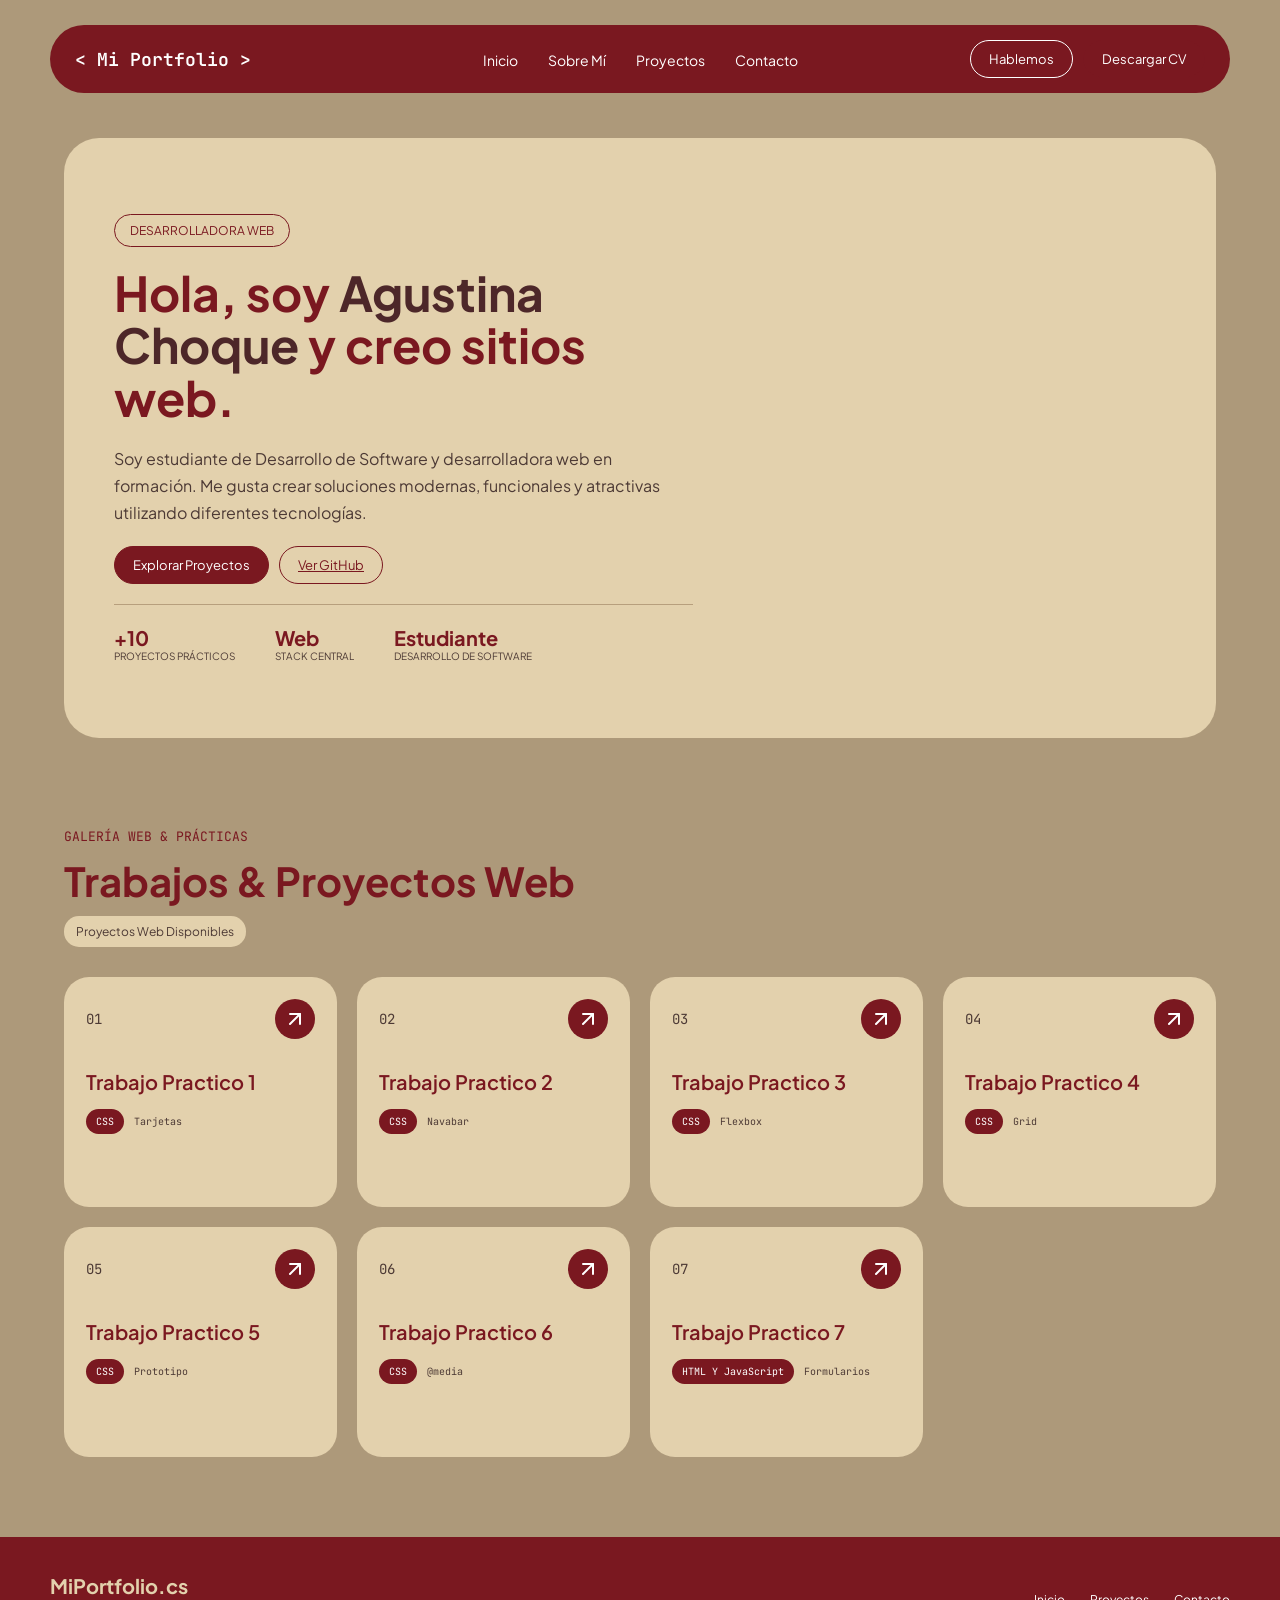
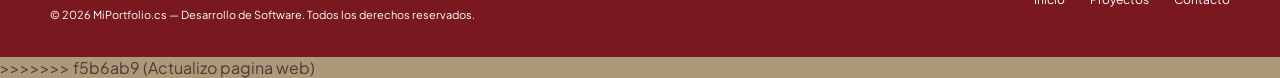
==== commit db803728: "Actualizo el index" ====
--- a/index.html
+++ b/index.html
@@ -1,4 +1,3 @@
-<<<<<<< HEAD
 <!DOCTYPE html>
 
 <html lang="es">
@@ -113,9 +112,11 @@
                         Explorar Proyectos
                     </button>
 
-                    <button class="btn btn-outline">
-                        Ver GitHub
-                    </button>
+                    <a href="https://github.com/AgustinaChoque"
+                     target="_blank"
+                     class="btn btn-outline">
+                     Ver GitHub
+                    </a>
 
                 </div>
 
@@ -155,14 +156,6 @@
 
             </div>
 
-            <div class="img-primer">
-
-                <img
-                    src="codigo.png"
-                    alt="Código de programación">
-
-            </div>
-
         </article>
 
     </section>
@@ -170,459 +163,18 @@
     <section class="segundo-articulo" id="proyectos">
 
         <div class="texto-segundo">
-
-            <p>
-                GALERÍA WEB & PRÁCTICAS
-            </p>
-
-            <h2>
-                Trabajos & Proyectos Web
-            </h2>
-
-            <p>
-                Proyectos Web Disponibles
-            </p>
-
-        </div>
-
-        <div class="tarjetas-segundo">
-
-            <div class="tarjetas-chicas">
-
-                <div class="tar-sup">
-
-                    <p>01</p>
-
-                    <a class="flecha-link" href="#">
-
-                        <svg
-                            xmlns="http://www.w3.org/2000/svg"
-                            width="24"
-                            height="24"
-                            viewBox="0 0 24 24"
-                            fill="none"
-                            stroke="currentColor"
-                            stroke-width="2"
-                            stroke-linecap="round"
-                            stroke-linejoin="round">
-
-                            <path d="M7 7h10v10"></path>
-                            <path d="M7 17 17 7"></path>
-
-                        </svg>
-
-                    </a>
-
-                </div>
-
-                <div class="text-tar-chi">
-
-                    <div class="encabezado-tarjeta">
-
-                        <h2>
-                            Trabajo Práctico 1
-                        </h2>
-
-                    </div>
-
-                    <div class="subtexto-3">
-
-                        <p class="tar-tecnologia">
-                            CSS
-                        </p>
-
-                        <p class="tar-descripcion">
-                            Tarjetas
-                        </p>
-
-                    </div>
-
-                </div>
-
-            </div>
-
-            <div class="tarjetas-chicas">
-
-                <div class="tar-sup">
-
-                    <p>02</p>
-
-                    <a class="flecha-link" href="#">
-
-                        <svg
-                            xmlns="http://www.w3.org/2000/svg"
-                            width="24"
-                            height="24"
-                            viewBox="0 0 24 24"
-                            fill="none"
-                            stroke="currentColor"
-                            stroke-width="2"
-                            stroke-linecap="round"
-                            stroke-linejoin="round">
-
-                            <path d="M7 7h10v10"></path>
-                            <path d="M7 17 17 7"></path>
-
-                        </svg>
-
-                    </a>
-
-                </div>
-
-                <div class="text-tar-chi">
-
-                    <div class="encabezado-tarjeta">
-
-                        <h2>
-                            Trabajo Práctico 2
-                        </h2>
-
-                    </div>
-
-                    <div class="subtexto-3">
-
-                        <p class="tar-tecnologia">
-                            CSS
-                        </p>
-
-                        <p class="tar-descripcion">
-                            Navbar
-                        </p>
-
-                    </div>
-
-                </div>
-
-            </div>
-
-            <div class="tarjetas-chicas">
-
-                <div class="tar-sup">
-
-                    <p>03</p>
-
-                    <a class="flecha-link" href="#">
-
-                        <svg
-                            xmlns="http://www.w3.org/2000/svg"
-                            width="24"
-                            height="24"
-                            viewBox="0 0 24 24"
-                            fill="none"
-                            stroke="currentColor"
-                            stroke-width="2"
-                            stroke-linecap="round"
-                            stroke-linejoin="round">
-
-                            <path d="M7 7h10v10"></path>
-                            <path d="M7 17 17 7"></path>
-
-                        </svg>
-
-                    </a>
-
-                </div>
-
-                <div class="text-tar-chi">
-
-                    <div class="encabezado-tarjeta">
-
-                        <h2>
-                            Trabajo Práctico 3
-                        </h2>
-
-                    </div>
-
-                    <div class="subtexto-3">
-
-                        <p class="tar-tecnologia">
-                            CSS
-                        </p>
-
-                        <p class="tar-descripcion">
-                            Flexbox
-                        </p>
-
-                    </div>
-
-                </div>
-
-            </div>
-
-            <div class="tarjetas-chicas">
-
-                <div class="tar-sup">
-
-                    <p>04</p>
-
-                    <a class="flecha-link" href="#">
-
-                        <svg
-                            xmlns="http://www.w3.org/2000/svg"
-                            width="24"
-                            height="24"
-                            viewBox="0 0 24 24"
-                            fill="none"
-                            stroke="currentColor"
-                            stroke-width="2"
-                            stroke-linecap="round"
-                            stroke-linejoin="round">
-
-                            <path d="M7 7h10v10"></path>
-                            <path d="M7 17 17 7"></path>
-
-                        </svg>
-
-                    </a>
-
-                </div>
-
-                <div class="text-tar-chi">
-
-                    <div class="encabezado-tarjeta">
-
-                        <h2>
-                            Trabajo Práctico 4
-                        </h2>
-
-                    </div>
-
-                    <div class="subtexto-3">
-
-                        <p class="tar-tecnologia">
-                            CSS
-                        </p>
-
-                        <p class="tar-descripcion">
-                            Grid
-                        </p>
-
-                    </div>
-
-                </div>
-
-            </div>
-
-            <div class="tarjetas-chicas">
-
-                <div class="tar-sup">
-
-                    <p>05</p>
-
-                    <a class="flecha-link" href="#">
-
-                        <svg
-                            xmlns="http://www.w3.org/2000/svg"
-                            width="24"
-                            height="24"
-                            viewBox="0 0 24 24"
-                            fill="none"
-                            stroke="currentColor"
-                            stroke-width="2"
-                            stroke-linecap="round"
-                            stroke-linejoin="round">
-
-                            <path d="M7 7h10v10"></path>
-                            <path d="M7 17 17 7"></path>
-
-                        </svg>
-
-                    </a>
-
-                </div>
-
-                <div class="text-tar-chi">
-
-                    <div class="encabezado-tarjeta">
-
-                        <h2>
-                            Trabajo Práctico 5
-                        </h2>
-
-                    </div>
-
-                    <div class="subtexto-3">
-
-                        <p class="tar-tecnologia">
-                            CSS
-                        </p>
-
-                        <p class="tar-descripcion">
-                            Layout
-                        </p>
-
-                    </div>
-
-                </div>
-
-            </div>
-
-            <div class="tarjetas-chicas">
-
-                <div class="tar-sup">
-
-                    <p>06</p>
-
-                    <a class="flecha-link" href="#">
-
-                        <svg
-                            xmlns="http://www.w3.org/2000/svg"
-                            width="24"
-                            height="24"
-                            viewBox="0 0 24 24"
-                            fill="none"
-                            stroke="currentColor"
-                            stroke-width="2"
-                            stroke-linecap="round"
-                            stroke-linejoin="round">
-
-                            <path d="M7 7h10v10"></path>
-                            <path d="M7 17 17 7"></path>
-
-                        </svg>
-
-                    </a>
-
-                </div>
-
-                <div class="text-tar-chi">
-
-                    <div class="encabezado-tarjeta">
-
-                        <h2>
-                            Trabajo Práctico 6
-                        </h2>
-
-                    </div>
-
-                    <div class="subtexto-3">
-
-                        <p class="tar-tecnologia">
-                            CSS
-                        </p>
-
-                        <p class="tar-descripcion">
-                            Grilla
-                        </p>
-
-                    </div>
-
-                </div>
-
-            </div>
-
-            <div class="tarjetas-chicas">
-
-                <div class="tar-sup">
-
-                    <p>07</p>
-
-                    <a class="flecha-link" href="#">
-
-                        <svg
-                            xmlns="http://www.w3.org/2000/svg"
-                            width="24"
-                            height="24"
-                            viewBox="0 0 24 24"
-                            fill="none"
-                            stroke="currentColor"
-                            stroke-width="2"
-                            stroke-linecap="round"
-                            stroke-linejoin="round">
-
-                            <path d="M7 7h10v10"></path>
-                            <path d="M7 17 17 7"></path>
-
-                        </svg>
-
-                    </a>
-
-                </div>
-
-                <div class="text-tar-chi">
-
-                    <div class="encabezado-tarjeta">
-
-                        <h2>
-                            Trabajo Práctico 7
-                        </h2>
-
-                    </div>
-
-                    <div class="subtexto-3">
-
-                        <p class="tar-tecnologia">
-                            CSS
-                        </p>
-
-                        <p class="tar-descripcion">
-                            Grilla
-                        </p>
-
-                    </div>
-
-                </div>
-
-            </div>
-
-            <div class="tarjetas-chicas">
-
-                <div class="tar-sup">
-
-                    <p>08</p>
-
-                    <a class="flecha-link" href="#">
-
-                        <svg
-                            xmlns="http://www.w3.org/2000/svg"
-                            width="24"
-                            height="24"
-                            viewBox="0 0 24 24"
-                            fill="none"
-                            stroke="currentColor"
-                            stroke-width="2"
-                            stroke-linecap="round"
-                            stroke-linejoin="round">
-
-                            <path d="M7 7h10v10"></path>
-                            <path d="M7 17 17 7"></path>
-
-                        </svg>
-
-                    </a>
-
-                </div>
-
-                <div class="text-tar-chi">
-
-                    <div class="encabezado-tarjeta">
-
-                        <h2>
-                            Trabajo Práctico 8
-                        </h2>
-
-                    </div>
-
-                    <div class="subtexto-3">
-
-                        <p class="tar-tecnologia">
-                            CSS
-                        </p>
-
-                        <p class="tar-descripcion">
-                            Grilla
-                        </p>
-
-                    </div>
-
-                </div>
-
-            </div>
+        <p>GALERÍA WEB & PRÁCTICAS</p>
+
+        <h2>Trabajos & Proyectos Web</h2>
+
+        <p>Proyectos Web Disponibles</p>
+        </div>
+
+        <div class="tarjetas-segundo" id="contenedor-proyectos">
 
         </div>
 
     </section>
-
 </main>
 
 <footer class="footer" id="contacto">
@@ -667,230 +219,7 @@
     </div>
 
 </footer>
+<script src="script.js"></script>
 </body>
-=======
-<!DOCTYPE html>
-
-<html lang="es">
-
-<head>
-    <meta charset="UTF-8">
-    <meta name="viewport" content="width=device-width, initial-scale=1.0">
-
-
-<title>Mi Portfolio</title>
-
-<link rel="preconnect" href="https://fonts.googleapis.com">
-<link rel="preconnect" href="https://fonts.gstatic.com" crossorigin>
-
-<link href="https://fonts.googleapis.com/css2?family=Plus+Jakarta+Sans:ital,wght@0,200..800;1,200..800&display=swap"
-    rel="stylesheet">
-
-<link href="https://fonts.googleapis.com/css2?family=JetBrains+Mono:ital,wght@0,100..800;1,100..800&display=swap"
-    rel="stylesheet">
-
-<link rel="stylesheet" href="style.css">
-
-</head>
-
-<body>
-
-<header>
-
-    <nav class="navbar">
-
-        <div>
-            <p>
-                <code class="logo">&lt; Mi Portfolio &gt;</code>
-            </p>
-        </div>
-
-        <div class="navbar-links">
-
-            <ul>
-
-                <li>
-                    <a href="#inicio">Inicio</a>
-                </li>
-
-                <li>
-                    <a href="#sobre-mi">Sobre Mí</a>
-                </li>
-
-                <li>
-                    <a href="#proyectos">Proyectos</a>
-                </li>
-
-                <li>
-                    <a href="#contacto">Contacto</a>
-                </li>
-
-            </ul>
-
-        </div>
-
-        <div>
-
-            <button class="btn btn-outline">
-                Hablemos
-            </button>
-
-            <button class="btn btn-fade">
-                Descargar CV
-            </button>
-
-        </div>
-
-    </nav>
-
-</header>
-
-<main>
-
-    <section id="inicio">
-
-        <article class="primer-articulo">
-
-            <div class="texto-primer">
-
-                <div class="capsula">
-                    <p>DESARROLLADORA WEB</p>
-                </div>
-
-                <div class="encabezado">
-
-                    <h1>
-                        Hola, soy <span>Agustina Choque</span>
-                        y creo sitios web.
-                    </h1>
-
-                </div>
-
-                <div class="subtexto-1">
-
-                    <p>
-                        Soy estudiante de Desarrollo de Software y
-                        desarrolladora web en formación. Me gusta crear
-                        soluciones modernas, funcionales y atractivas
-                        utilizando diferentes tecnologías.
-                    </p>
-
-                </div>
-
-                <div class="btn-primer">
-
-                    <button class="btn btn-fade">
-                        Explorar Proyectos
-                    </button>
-
-                    <a href="https://github.com/AgustinaChoque"
-                     target="_blank"
-                     class="btn btn-outline">
-                     Ver GitHub
-                    </a>
-
-                </div>
-
-                <div class="subtexto-2">
-
-                    <div>
-
-                        <h2>+10</h2>
-
-                        <p>
-                            PROYECTOS PRÁCTICOS
-                        </p>
-
-                    </div>
-
-                    <div>
-
-                        <h2>Web</h2>
-
-                        <p>
-                            STACK CENTRAL
-                        </p>
-
-                    </div>
-
-                    <div>
-
-                        <h2>Estudiante</h2>
-
-                        <p>
-                            DESARROLLO DE SOFTWARE
-                        </p>
-
-                    </div>
-
-                </div>
-
-            </div>
-
-        </article>
-
-    </section>
-
-    <section class="segundo-articulo" id="proyectos">
-
-        <div class="texto-segundo">
-        <p>GALERÍA WEB & PRÁCTICAS</p>
-
-        <h2>Trabajos & Proyectos Web</h2>
-
-        <p>Proyectos Web Disponibles</p>
-        </div>
-
-        <div class="tarjetas-segundo" id="contenedor-proyectos">
-
-        </div>
-
-    </section>
-</main>
-
-<footer class="footer" id="contacto">
-
-    <div class="texto-footer">
-
-        <h2>
-            MiPortfolio.cs
-        </h2>
-
-        <p>
-            © 2026 MiPortfolio.cs — Desarrollo de Software.
-            Todos los derechos reservados.
-        </p>
-
-    </div>
-
-    <div>
-
-        <ul class="links-footer">
-
-            <li>
-                <a href="#inicio">
-                    Inicio
-                </a>
-            </li>
-
-            <li>
-                <a href="#proyectos">
-                    Proyectos
-                </a>
-            </li>
-
-            <li>
-                <a href="#contacto">
-                    Contacto
-                </a>
-            </li>
-
-        </ul>
-
-    </div>
-
-</footer>
-<script src="script.js"></script>
-</body>
->>>>>>> f5b6ab9 (Actualizo pagina web)
+>>>>>>> f5b6ab9 (Actualizo pagina web)
 </html>
--- a/style.css
+++ b/style.css
@@ -1,4 +1,3 @@
-<<<<<<< HEAD
 :root {
     --primary-color: #7a1820;
     --secundary-color: #e3d1ad;
@@ -172,20 +171,6 @@
     font-size: 10px;
 }
 
-\\.img-primer {
-    display: flex;
-    justify-content: center;
-    align-items: center;
-    width: 45%;
-}
-
-\\.img-primer img {
-    width: 100%;
-    max-width: 500px;
-    border-radius: 25px;
-    border: 8px solid var(--primary-color);
-}
-
 .segundo-articulo {
     width: 90%;
     margin: 0 auto;
@@ -354,511 +339,81 @@
         width: 100%;
     }
 
-    .img-primer {
+    .encabezado h1 {
+
+        font-size: 40px;
+    }
+
+    .tarjetas-segundo {
+
+        grid-template-columns: repeat(2, 1fr);
+    }
+}
+
+@media (max-width: 600px) {
+
+    header {
+
+        padding: 15px;
+    }
+
+    .navbar {
+
+        padding: 12px 18px;
+    }
+
+    .navbar > div:last-child {
+
+        display: none;
+    }
+
+    .primer-articulo {
+
+        width: 95%;
+
+        padding: 25px;
+
+        border-radius: 25px;
+    }
+
+    .encabezado h1 {
+
+        font-size: 32px;
+    }
+
+    .subtexto-2 {
+
+        flex-direction: column;
+
+        gap: 15px;
+    }
+
+    .btn-primer {
+
+        flex-direction: column;
+    }
+
+    .tarjetas-segundo {
+
+        grid-template-columns: 1fr;
+    }
+
+    .footer {
+
+        flex-direction: column;
+
+        align-items: flex-start;
+
+        gap: 25px;
+    }
+
+    .texto-footer {
 
         width: 100%;
     }
 
-    .encabezado h1 {
-
-        font-size: 40px;
-    }
-
-    .tarjetas-segundo {
-
-        grid-template-columns: repeat(2, 1fr);
-    }
-}
-
-@media (max-width: 600px) {
-
-    header {
-
-        padding: 15px;
-    }
-
-    .navbar {
-
-        padding: 12px 18px;
-    }
-
-    .navbar > div:last-child {
-
-        display: none;
-    }
-
-    .primer-articulo {
-
-        width: 95%;
-
-        padding: 25px;
-
-        border-radius: 25px;
-    }
-
-    .encabezado h1 {
-
-        font-size: 32px;
-    }
-
-    .subtexto-2 {
-
-        flex-direction: column;
-
-        gap: 15px;
-    }
-
-    .btn-primer {
-
-        flex-direction: column;
-    }
-
-    .tarjetas-segundo {
-
-        grid-template-columns: 1fr;
-    }
-
-    .footer {
-
-        flex-direction: column;
-
-        align-items: flex-start;
-
-        gap: 25px;
-    }
-
-    .texto-footer {
-
-        width: 100%;
-    }
-
     .links-footer {
 
         flex-wrap: wrap;
     }
-=======
-:root {
-    --primary-color: #7a1820;
-    --secundary-color: #e3d1ad;
-    --tertiary-color: #b79f7d;
-    --neutral: #ad997a;
-    --text-color: #4d3a35;
-    --white: #ffffff;
-    --card-color: #e3d1ad;
-    --font-primary: 'Plus Jakarta Sans', sans-serif;
-    --font-label: 'JetBrains Mono', monospace;
-}
-
-* {
-    margin: 0;
-    padding: 0;
-    box-sizing: border-box;
-}
-
-body {
-    background-color: var(--neutral);
-    font-family: var(--font-primary);
-    color: var(--text-color);
-}
-
-html {
-    scroll-behavior: smooth;
-}
-
-header {
-    padding: 25px 50px;
-}
-
-.navbar {
-    display: flex;
-    width: 100%;
-    padding: 15px 25px;
-    justify-content: space-between;
-    align-items: center;
-    background-color: var(--primary-color);
-    border-radius: 40px;
-}
-
-.navbar > div:first-child {
-    flex: 1;
-}
-
-.logo {
-    font-family: var(--font-label);
-    color: var(--white);
-    font-size: 18px;
-    font-weight: 600;
-}
-
-.navbar-links {
-    flex: 2;
-}
-
-.navbar-links ul {
-    display: flex;
-    justify-content: center;
-    gap: 30px;
-    list-style: none;
-}
-
-.navbar-links a {
-    color: var(--white);
-    text-decoration: none;
-    font-size: 14px;
-}
-
-.navbar-links a:hover {
-    color: var(--secundary-color);
-}
-
-.navbar > div:last-child {
-    flex: 1;
-    display: flex;
-    justify-content: flex-end;
-    gap: 10px;
-}
-
-.btn {
-    padding: 10px 18px;
-    border-radius: 20px;
-    font-family: var(--font-primary);
-    font-size: 13px;
-    cursor: pointer;
-}
-
-.btn-fade {
-    background-color: var(--primary-color);
-    color: var(--white);
-    border: 1px solid var(--primary-color);
-}
-
-.btn-outline {
-    background-color: transparent;
-    color: var(--primary-color);
-    border: 1px solid var(--primary-color);
-}
-
-.navbar .btn-outline {
-    color: var(--white);
-    border-color: var(--white);
-}
-
-.primer-articulo {
-    display: flex;
-    width: 90%;
-    min-height: 600px;
-    margin: 20px auto 50px;
-    padding: 50px;
-    gap: 40px;
-    background-color: var(--card-color);
-    border-radius: 35px;
-}
-
-.texto-primer {
-    display: flex;
-    flex-direction: column;
-    justify-content: center;
-    gap: 20px;
-    width: 55%;
-}
-
-.capsula p {
-    display: inline-block;
-    padding: 8px 15px;
-    color: var(--primary-color);
-    border: 1px solid var(--primary-color);
-    border-radius: 30px;
-    font-size: 12px;
-}
-
-.encabezado h1 {
-    color: var(--primary-color);
-    font-size: 48px;
-    line-height: 1.1;
-    font-weight: 700;
-}
-
-.encabezado h1 span {
-    color: #4d2729;
-}
-
-.subtexto-1 {
-    color: var(--text-color);
-    font-size: 16px;
-    line-height: 1.7;
-}
-
-.btn-primer {
-    display: flex;
-    gap: 10px;
-    padding-bottom: 20px;
-    border-bottom: 1px solid var(--tertiary-color);
-}
-
-.subtexto-2 {
-    display: flex;
-    gap: 40px;
-}
-
-.subtexto-2 div h2 {
-    color: var(--primary-color);
-    font-size: 20px;
-}
-
-.subtexto-2 div p {
-    color: var(--text-color);
-    font-size: 10px;
-}
-
-.segundo-articulo {
-    width: 90%;
-    margin: 0 auto;
-    padding: 40px 0 80px;
-}
-
-.texto-segundo {
-    display: flex;
-    flex-direction: column;
-    gap: 10px;
-    margin-bottom: 30px;
-}
-
-.texto-segundo p:first-child {
-    color: var(--primary-color);
-    font-family: var(--font-label);
-    font-size: 13px;
-}
-
-.texto-segundo h2 {
-    color: var(--primary-color);
-    font-size: 40px;
-    font-weight: 700;
-}
-
-.texto-segundo p:last-child {
-    display: inline-block;
-    width: fit-content;
-    padding: 8px 12px;
-    color: var(--text-color);
-    background-color: var(--card-color);
-    border-radius: 15px;
-    font-size: 12px;
-}
-
-.tarjetas-segundo {
-    display: grid;
-    grid-template-columns: repeat(4, 1fr);
-    gap: 20px;
-}
-
-.tarjetas-chicas {
-    min-height: 230px;
-    padding: 20px;
-    background-color: var(--card-color);
-    border-radius: 25px;
-    border: 2px solid transparent;
-}
-
-.tarjetas-chicas:hover {
- border: 2px solid var(--primary-color);
-}
-
-.tar-sup {
-    display: flex;
-    justify-content: space-between;
-    align-items: center;
-    color: var(--text-color);
-    font-family: var(--font-label);
-    font-size: 14px;
-    margin-bottom: 30px;
-}
-
-.flecha-link {
-    display: flex;
-    justify-content: center;
-    align-items: center;
-    width: 40px;
-    height: 40px;
-    border-radius: 50%;
-    background-color: var(--primary-color);
-    color: white;
-    text-decoration: none;
-}
-
-.flecha-link svg {
-    color: white;
-}
-
-.text-tar-chi {
-    display: flex;
-    flex-direction: column;
-    gap: 15px;
-}
-
-.encabezado-tarjeta h2 {
-    color: var(--primary-color);
-    font-size: 20px;
-    font-weight: 600;
-}
-
-.subtexto-3 {
-    display: flex;
-    align-items: center;
-    gap: 10px;
-}
-
-.tar-tecnologia {
-    padding: 6px 10px;
-    background-color: var(--primary-color);
-    color: white;
-    border-radius: 15px;
-    font-family: var(--font-label);
-    font-size: 10px;
-}
-
-.tar-descripcion {
-    color: var(--text-color);
-    font-family: var(--font-label);
-    font-size: 10px;
-}
-
-.footer {
-    display: flex;
-    width: 100%;
-    min-height: 120px;
-    padding: 30px 50px;
-    justify-content: space-between;
-    align-items: center;
-    background-color: var(--primary-color);
-    color: white;
-}
-
-.texto-footer {
-    width: 60%;
-}
-
-.texto-footer h2 {
-    color: var(--secundary-color);
-    font-size: 20px;
-    margin-bottom: 10px;
-}
-
-.texto-footer p {
-    color: white;
-    font-size: 11px;
-}
-
-.links-footer {
-    display: flex;
-    gap: 25px;
-    list-style: none;
-}
-
-.links-footer a {
-    color: white;
-    text-decoration: none;
-    font-size: 12px;
-}
-
-@media (max-width: 900px) {
-
-    .navbar-links {
-        display: none;
-    }
-
-    .primer-articulo {
-
-        flex-direction: column;
-
-        padding: 35px;
-    }
-
-    .texto-primer {
-
-        width: 100%;
-    }
-
-    .img-primer {
-
-        width: 100%;
-    }
-
-    .encabezado h1 {
-
-        font-size: 40px;
-    }
-
-    .tarjetas-segundo {
-
-        grid-template-columns: repeat(2, 1fr);
-    }
-}
-
-@media (max-width: 600px) {
-
-    header {
-
-        padding: 15px;
-    }
-
-    .navbar {
-
-        padding: 12px 18px;
-    }
-
-    .navbar > div:last-child {
-
-        display: none;
-    }
-
-    .primer-articulo {
-
-        width: 95%;
-
-        padding: 25px;
-
-        border-radius: 25px;
-    }
-
-    .encabezado h1 {
-
-        font-size: 32px;
-    }
-
-    .subtexto-2 {
-
-        flex-direction: column;
-
-        gap: 15px;
-    }
-
-    .btn-primer {
-
-        flex-direction: column;
-    }
-
-    .tarjetas-segundo {
-
-        grid-template-columns: 1fr;
-    }
-
-    .footer {
-
-        flex-direction: column;
-
-        align-items: flex-start;
-
-        gap: 25px;
-    }
-
-    .texto-footer {
-
-        width: 100%;
-    }
-
-    .links-footer {
-
-        flex-wrap: wrap;
-    }
->>>>>>> f5b6ab9 (Actualizo pagina web)
 }
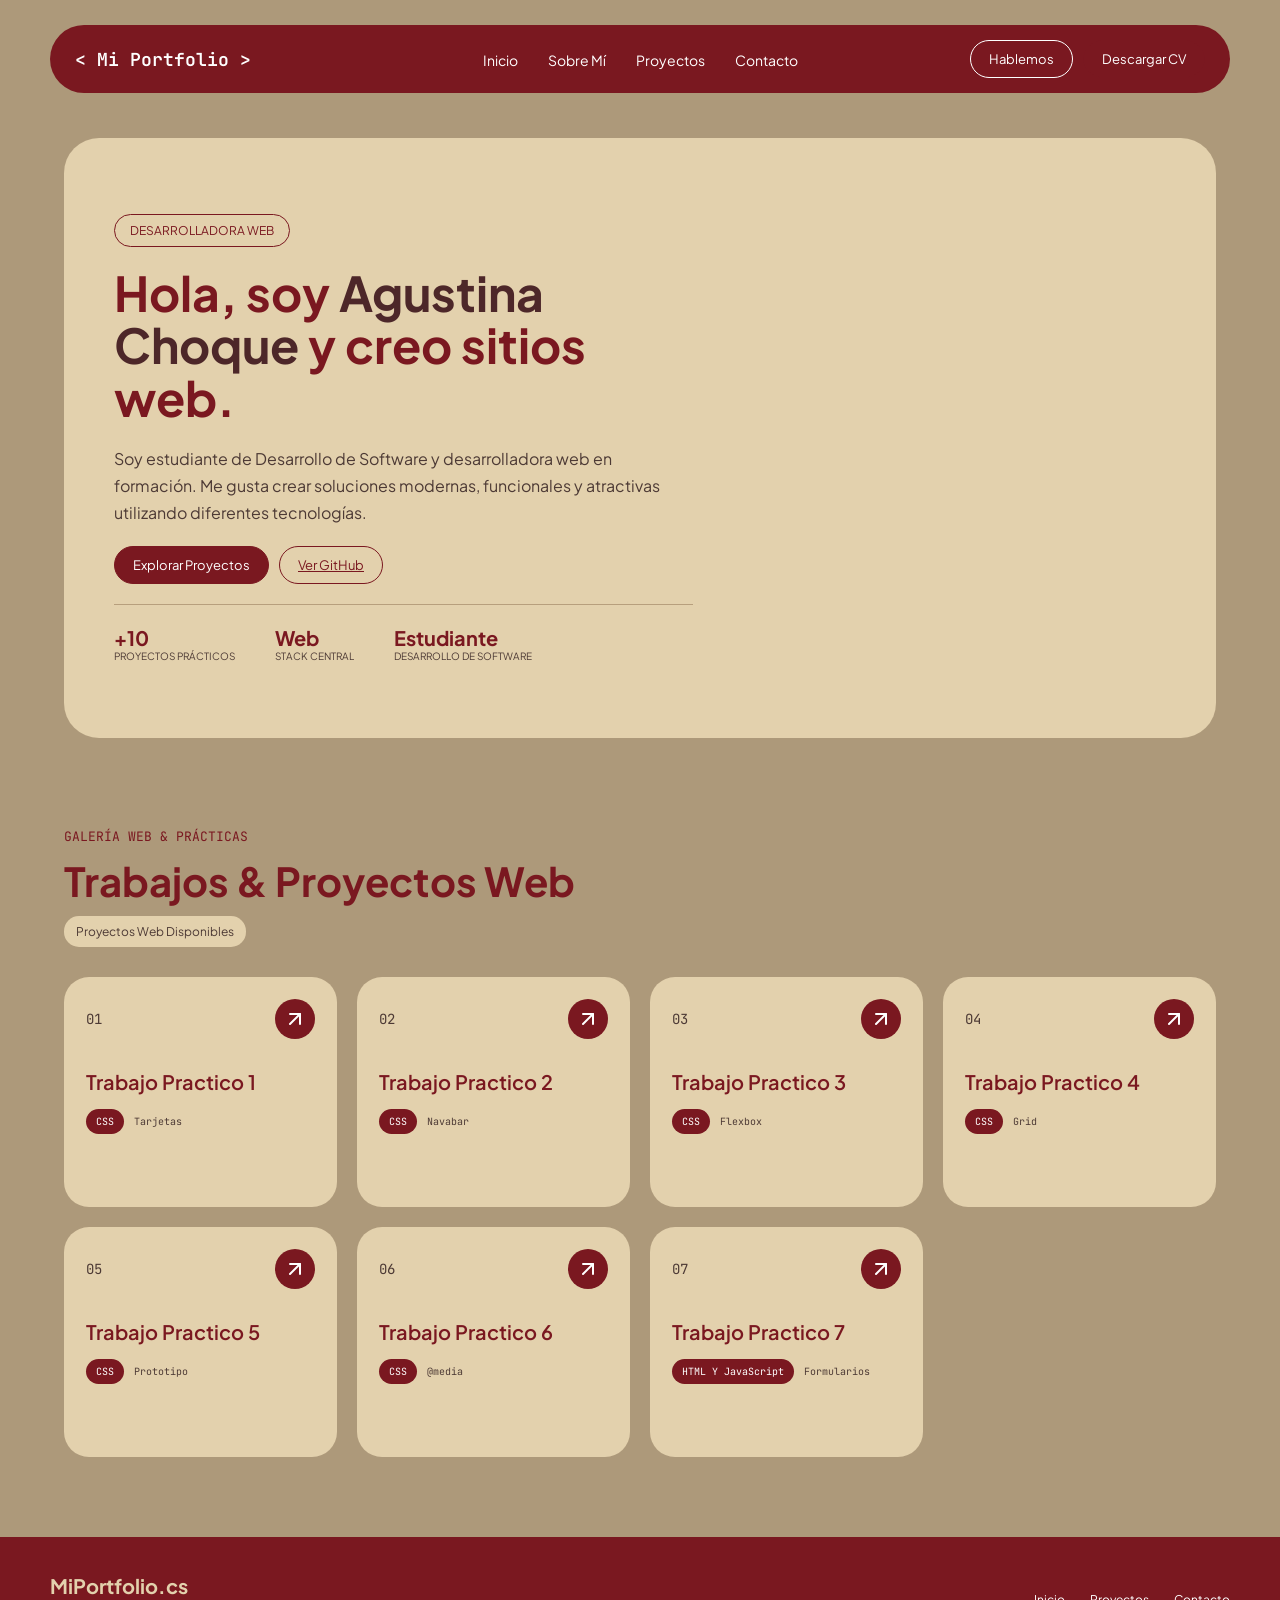
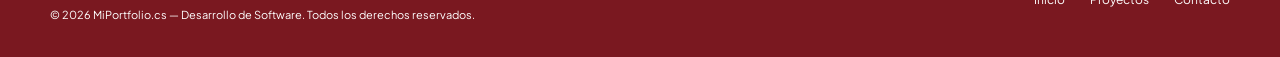
==== commit 78e03181: "index nuevo act" ====
--- a/index.html
+++ b/index.html
@@ -221,5 +221,4 @@
 </footer>
 <script src="script.js"></script>
 </body>
->>>>>>> f5b6ab9 (Actualizo pagina web)
 </html>
